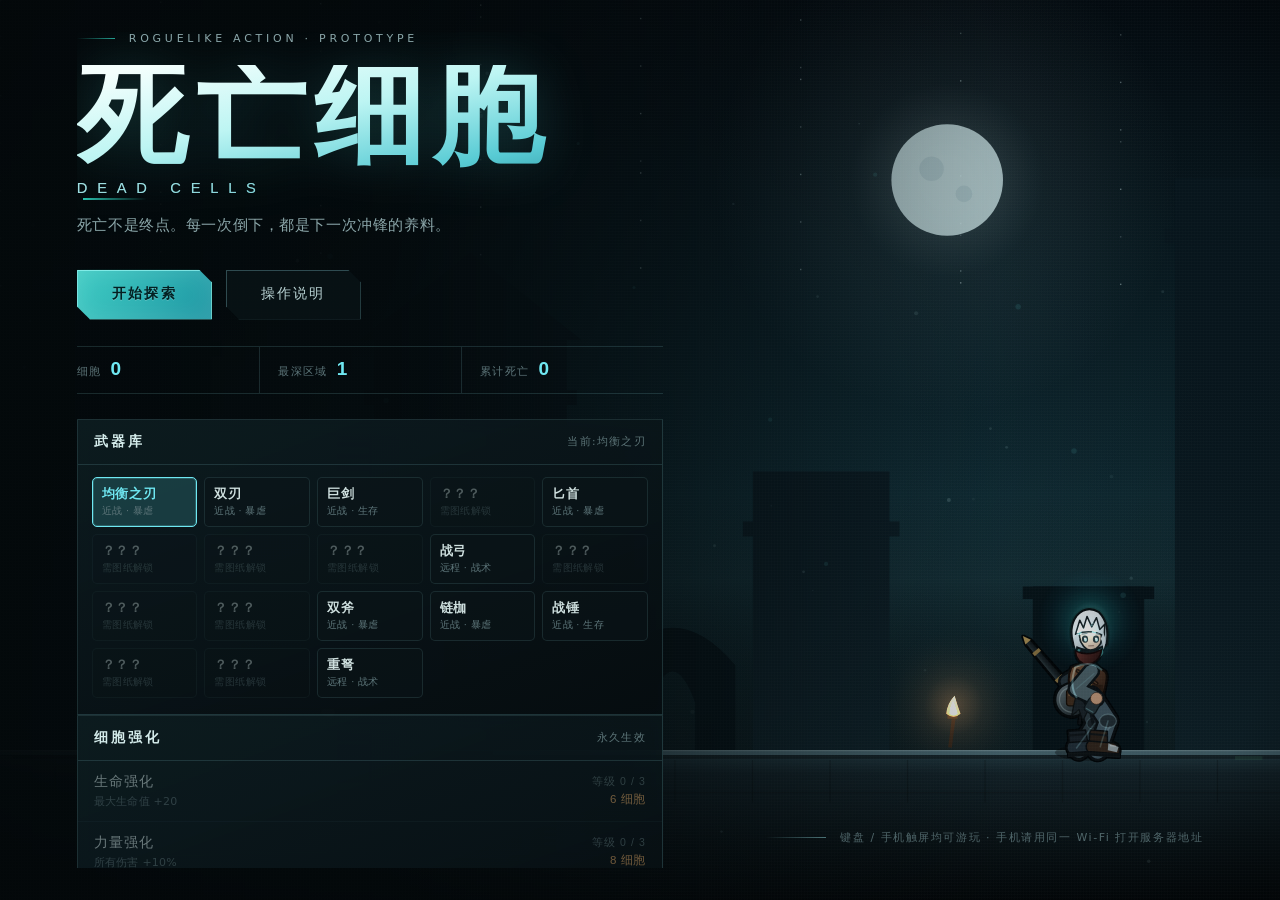
==== index.html @ e848f5a8 "初始提交：死亡细胞网页版（Canvas 肉鸽动作原型，含手机触屏与清晰度修复）" ====
<!DOCTYPE html>
<html lang="zh-CN">
<head>
<meta charset="UTF-8">
<meta name="viewport" content="width=device-width, initial-scale=1.0">
<title>死亡细胞 · 无间回廊</title>
<meta name="theme-color" content="#060b0e">
<link rel="icon" href="data:image/svg+xml,%3Csvg xmlns='http://www.w3.org/2000/svg' viewBox='0 0 32 32'%3E%3Cpath d='M16 3c4 6 9 8 9 15a9 9 0 1 1-18 0c0-4 2-6 4-9 1 3 2 4 3 4 0-4 1-7 2-10z' fill='%2367e8f9'/%3E%3C/svg%3E">
<link rel="stylesheet" href="css/style.css">
</head>
<body>
<div id="app">
  <canvas id="game"></canvas>
  <!-- 主菜单 -->
  <section class="screen" id="screen-menu">
    <div class="scrim"></div>
    <div class="menu-layout">
      <div class="menu-main">
        <div class="kicker"><span class="kicker-line"></span>ROGUELIKE ACTION · PROTOTYPE</div>
        <h1 class="logo">死亡细胞<span class="logo-en">DEAD CELLS</span></h1>
        <p class="tagline">死亡不是终点。每一次倒下，都是下一次冲锋的养料。</p>

        <div class="menu-buttons">
          <button class="btn primary" id="btn-start">开始探索</button>
          <button class="btn ghost" id="btn-controls">操作说明</button>
        </div>

        <div class="controls-card hidden" id="controls-card">
          <div class="key-row"><span class="keys"><kbd>A</kbd><kbd>D</kbd></span><span>左右移动</span></div>
          <div class="key-row"><span class="keys"><kbd>SPACE</kbd></span><span>跳跃 / 二段跳（空中再按一次）</span></div>
          <div class="key-row"><span class="keys"><kbd>J</kbd></span><span>攻击 · 近战连击 / 远程射击 / 空中下劈</span></div>
          <div class="key-row"><span class="keys"><kbd>K</kbd></span><span>翻滚 · 无敌帧 · 翻滚后攻击必定暴击</span></div>
          <div class="key-row"><span class="keys"><kbd>Q</kbd></span><span>切换主副武器</span></div>
          <div class="key-row"><span class="keys"><kbd>L</kbd></span><span>举盾格挡 · 刚举盾瞬间为完美格挡</span></div>
          <div class="key-row"><span class="keys"><kbd>U</kbd></span><span>技能一（飞刀等）</span></div>
          <div class="key-row"><span class="keys"><kbd>I</kbd></span><span>技能二（手雷等）</span></div>
          <div class="key-row"><span class="keys"><kbd>F</kbd></span><span>治疗药水</span></div>
          <div class="key-row"><span class="keys"><kbd>E</kbd></span><span>拾取装备 / 图纸 · 进入下一区域</span></div>
          <div class="key-row"><span class="keys"><kbd>ESC</kbd></span><span>暂停 / 继续</span></div>
        </div>

        <div class="meta-strip">
          <div class="meta-item"><span>细胞</span><b id="menu-cells">0</b></div>
          <div class="meta-item"><span>最深区域</span><b id="menu-best">1</b></div>
          <div class="meta-item"><span>累计死亡</span><b id="menu-runs">0</b></div>
        </div>

        <div class="panel weapon-panel">
          <div class="panel-head">
            <h2>武器库</h2>
            <span id="weapon-current">选择开局主手</span>
          </div>
          <div class="weapon-list" id="weapon-picker"></div>
        </div>

        <div class="panel shop-panel">
          <div class="panel-head">
            <h2>细胞强化</h2>
            <span>永久生效</span>
          </div>
          <div class="shop-list" id="shop-menu"></div>
        </div>
      </div>
      <div class="menu-hint">
        <span class="hint-line"></span>
        <p>键盘 / 手机触屏均可游玩 · 手机请用同一 Wi-Fi 打开服务器地址</p>
      </div>
    </div>
  </section>

  <!-- 死亡结算 -->
  <section class="screen hidden" id="screen-death">
    <div class="scrim death-scrim"></div>
    <div class="death-inner">
      <div class="kicker center"><span class="kicker-line"></span>RUN TERMINATED<span class="kicker-line"></span></div>
      <h1 class="death-title">你死了</h1>
      <p class="death-quote" id="death-quote">血肉会腐朽，细胞会重生。</p>

      <div class="run-stats">
        <div><span>抵达区域</span><b id="death-stage">1</b></div>
        <div><span>击杀</span><b id="death-kills">0</b></div>
        <div><span>金币</span><b id="death-gold">0</b></div>
        <div><span>收获细胞</span><b id="death-cells">0</b></div>
      </div>

      <div class="panel shop-panel death-shop">
        <div class="panel-head">
          <h2>细胞强化</h2>
          <span>剩余细胞 <b id="death-bank">0</b></span>
        </div>
        <div class="shop-list" id="shop-death"></div>
      </div>

      <div class="menu-buttons center-buttons">
        <button class="btn primary" id="btn-retry">再次挑战</button>
        <button class="btn ghost" id="btn-death-menu">返回营地</button>
      </div>
    </div>
  </section>

  <!-- 暂停 -->
  <section class="screen hidden" id="screen-pause">
    <div class="scrim pause-scrim"></div>
    <div class="pause-inner panel">
      <div class="kicker"><span class="kicker-line"></span>PAUSED</div>
      <h2 class="pause-title">暂停</h2>
      <div class="pause-grid">
        <div class="key-row"><span class="keys"><kbd>A</kbd><kbd>D</kbd></span><span>移动</span></div>
        <div class="key-row"><span class="keys"><kbd>SPACE</kbd></span><span>跳跃</span></div>
        <div class="key-row"><span class="keys"><kbd>J</kbd></span><span>攻击</span></div>
        <div class="key-row"><span class="keys"><kbd>K</kbd></span><span>翻滚</span></div>
        <div class="key-row"><span class="keys"><kbd>Q</kbd></span><span>换武器</span></div>
        <div class="key-row"><span class="keys"><kbd>L</kbd></span><span>举盾</span></div>
        <div class="key-row"><span class="keys"><kbd>U</kbd></span><span>技能一</span></div>
        <div class="key-row"><span class="keys"><kbd>I</kbd></span><span>技能二</span></div>
        <div class="key-row"><span class="keys"><kbd>F</kbd></span><span>药水</span></div>
        <div class="key-row"><span class="keys"><kbd>E</kbd></span><span>拾取 / 传送门</span></div>
      </div>
      <div class="menu-buttons column">
        <button class="btn primary" id="btn-resume">继续征战</button>
        <button class="btn ghost" id="btn-pause-restart">重新开始</button>
        <button class="btn ghost" id="btn-pause-menu">返回营地</button>
      </div>
    </div>
  </section>
  <!-- 竖屏提示：手机请横屏游玩 -->
  <div id="rotate-hint">
    <div class="rotate-phone"></div>
    <p>请旋转手机<b>横屏</b>游玩</p>
    <span>横屏才能看到完整战场与操作按钮</span>
    <button class="btn primary" id="btn-landscape" type="button">一键横屏</button>
  </div>
</div>

<script src="js/utils.js"></script>
<script src="js/audio.js"></script>
<script src="js/data.js"></script>
<script src="js/items.js"></script>
<script src="js/level.js"></script>
<script src="js/entities.js"></script>
<script src="js/pixel.js"></script>
<script src="js/draw_player.js"></script>
<script src="js/draw_enemies.js"></script>
<script src="js/render.js"></script>
<script src="js/hud.js"></script>
<script src="js/game.js"></script>
<script src="js/combat.js"></script>
<script src="js/touch.js"></script>
</body>
</html>
---- css/style.css ----
:root{
  --bg:#060b0e;
  --ink:#e9f5f3;
  --muted:#8ba6a9;
  --dim:#5c7478;
  --cyan:#6fe8f2;
  --teal:#2dd4bf;
  --amber:#f2b46d;
  --blood:#e2545a;
  --panel:rgba(8,17,21,.72);
  --panel-solid:#081116;
  --line:rgba(125,188,196,.18);
  --line-strong:rgba(125,188,196,.34);
}

*{box-sizing:border-box;}

html,body{
  margin:0;
  height:100%;
  background:var(--bg);
  color:var(--ink);
  overflow:hidden;
  font-family:"Noto Sans SC","HarmonyOS Sans SC","Microsoft YaHei",system-ui,-apple-system,sans-serif;
  user-select:none;
  -webkit-font-smoothing:antialiased;
}

#app{
  position:relative;
  width:100%;
  height:100%;
  overflow:hidden;
}

#game{
  position:absolute;
  inset:0;
  width:100%;
  height:100%;
  display:block;
  background:#05090c;
}

.hidden{display:none !important;}

/* ---------- 屏幕层 ---------- */
.screen{
  position:absolute;
  inset:0;
  z-index:20;
  display:flex;
  align-items:center;
  overflow:hidden;
}

.scrim{
  position:absolute;
  inset:0;
  pointer-events:none;
  background:
    linear-gradient(90deg, rgba(3,8,10,.95) 0%, rgba(3,8,10,.88) 30%, rgba(3,8,10,.55) 52%, rgba(3,8,10,.05) 78%, rgba(3,8,10,0) 100%);
}

.death-scrim{
  background:
    radial-gradient(ellipse at 50% 46%, rgba(4,9,11,.55) 0%, rgba(3,7,9,.9) 58%, rgba(2,5,7,.97) 100%);
}

.pause-scrim{
  background:rgba(3,7,9,.78);
  backdrop-filter:blur(7px);
  -webkit-backdrop-filter:blur(7px);
}

.screen::after{
  content:"";
  position:absolute;
  inset:0;
  pointer-events:none;
  background-image:
    linear-gradient(rgba(255,255,255,.018) 1px, transparent 1px),
    linear-gradient(90deg, rgba(255,255,255,.012) 1px, transparent 1px);
  background-size:3px 3px, 3px 3px;
  opacity:.55;
  mix-blend-mode:overlay;
}

/* ---------- 主菜单 ---------- */
#screen-menu{
  align-items:center;
}

.menu-layout{
  position:relative;
  z-index:2;
  width:100%;
  height:100%;
  display:flex;
  align-items:center;
  justify-content:space-between;
  gap:40px;
  padding:clamp(24px,5vh,64px) clamp(24px,6vw,100px);
}

.menu-main{
  width:min(600px,54vw);
  max-height:calc(100vh - 64px);
  overflow-y:auto;
  overscroll-behavior:contain;
  padding-right:14px;
  animation:menuIn .8s cubic-bezier(.2,.7,.2,1) both;
}

.menu-main::-webkit-scrollbar{width:6px;}
.menu-main::-webkit-scrollbar-thumb{background:rgba(120,190,200,.25);border-radius:3px;}
.menu-main::-webkit-scrollbar-track{background:transparent;}

@keyframes menuIn{
  from{opacity:0; transform:translateY(18px);}
  to{opacity:1; transform:none;}
}

.kicker{
  display:flex;
  align-items:center;
  gap:14px;
  font-size:11px;
  letter-spacing:.34em;
  color:var(--muted);
  text-transform:uppercase;
  margin-bottom:20px;
}
.kicker.center{justify-content:center;}
.kicker-line{
  display:block;
  width:38px;
  height:1px;
  background:linear-gradient(90deg, transparent, var(--teal));
  opacity:.75;
}
.kicker.center .kicker-line:last-child{
  background:linear-gradient(90deg, var(--teal), transparent);
}

.logo{
  position:relative;
  margin:0 0 16px;
  font-family:"Noto Serif SC","Source Han Serif SC","Songti SC","STSong",serif;
  font-weight:800;
  font-size:clamp(58px,8.6vw,116px);
  line-height:.92;
  letter-spacing:.08em;
  background:linear-gradient(168deg,#f4fffd 6%,#bdf5f3 38%,#58cbd4 70%,#207d8a 100%);
  -webkit-background-clip:text;
  background-clip:text;
  color:transparent;
  filter:drop-shadow(0 0 26px rgba(80,220,225,.22));
}

.logo::after{
  content:"";
  position:absolute;
  left:6px;
  right:auto;
  bottom:-4px;
  width:64px;
  height:2px;
  background:linear-gradient(90deg, var(--teal), transparent);
  opacity:.9;
}

.logo-en{
  display:block;
  margin-top:16px;
  font-family:"Segoe UI",sans-serif;
  font-size:clamp(11px,1.15vw,15px);
  font-weight:500;
  letter-spacing:.66em;
  color:rgba(160,215,218,.55);
  -webkit-text-fill-color:rgba(160,215,218,.55);
}

.tagline{
  margin:0 0 30px;
  max-width:430px;
  font-size:14.5px;
  line-height:1.9;
  color:var(--muted);
  letter-spacing:.04em;
}

.menu-buttons{
  display:flex;
  gap:14px;
  flex-wrap:wrap;
  margin-bottom:26px;
}
.menu-buttons.column{
  flex-direction:column;
  align-items:stretch;
  margin-bottom:0;
}
.center-buttons{justify-content:center;}

.btn{
  position:relative;
  border:1px solid var(--line-strong);
  background:rgba(10,22,26,.6);
  color:var(--ink);
  font-family:inherit;
  font-size:14px;
  letter-spacing:.16em;
  padding:15px 34px;
  cursor:pointer;
  clip-path:polygon(0 0, calc(100% - 13px) 0, 100% 13px, 100% 100%, 13px 100%, 0 calc(100% - 13px));
  transition:transform .18s ease, background .18s ease, border-color .18s ease, color .18s ease, box-shadow .18s ease;
}
.btn:hover{
  transform:translateY(-1px);
  border-color:rgba(140,235,238,.7);
  box-shadow:0 8px 30px rgba(28,180,190,.14);
}
.btn:active{transform:translateY(1px);}
.btn.primary{
  background:linear-gradient(120deg, rgba(66,214,205,.95), rgba(34,166,180,.9));
  border-color:rgba(160,255,250,.7);
  color:#032022;
  font-weight:700;
  text-shadow:0 1px 0 rgba(255,255,255,.2);
  box-shadow:0 0 22px rgba(45,212,191,.24), inset 0 0 24px rgba(255,255,255,.12);
}
.btn.primary:hover{
  background:linear-gradient(120deg, rgba(103,232,243,1), rgba(50,196,205,.95));
  box-shadow:0 0 34px rgba(79,230,235,.4), inset 0 0 24px rgba(255,255,255,.2);
}
.btn.ghost{color:#b9d3d4;}
.btn.ghost:hover{color:#fff;background:rgba(16,34,38,.85);}
.btn:disabled{
  opacity:.42;
  cursor:not-allowed;
  transform:none;
  box-shadow:none;
}

/* 操作说明 */
.controls-card{
  border:1px solid var(--line);
  background:rgba(6,14,17,.66);
  padding:16px 18px;
  margin-bottom:26px;
  display:grid;
  grid-template-columns:1fr 1fr;
  gap:9px 20px;
  animation:fadeIn .25s ease both;
}
.key-row{
  display:flex;
  align-items:center;
  gap:10px;
  font-size:12.5px;
  color:var(--muted);
  letter-spacing:.03em;
}
.key-row .keys{display:flex;gap:4px;flex-shrink:0;}
kbd{
  display:inline-flex;
  align-items:center;
  justify-content:center;
  min-width:26px;
  height:23px;
  padding:0 6px;
  border:1px solid rgba(131,196,203,.32);
  border-bottom-color:rgba(131,196,203,.5);
  border-radius:3px;
  background:rgba(16,34,38,.9);
  color:#c7e4e4;
  font-family:"Segoe UI",sans-serif;
  font-size:10.5px;
  letter-spacing:.06em;
  box-shadow:0 2px 0 rgba(0,0,0,.35);
}

@keyframes fadeIn{from{opacity:0;}to{opacity:1;}}

/* 数据条 */
.meta-strip{
  display:flex;
  gap:0;
  margin-bottom:26px;
  border-top:1px solid var(--line);
  border-bottom:1px solid var(--line);
}
.meta-item{
  flex:1;
  padding:12px 0;
  display:flex;
  align-items:baseline;
  gap:9px;
}
.meta-item + .meta-item{
  border-left:1px solid var(--line);
  padding-left:18px;
}
.meta-item span{font-size:11px;color:var(--dim);letter-spacing:.12em;}
.meta-item b{
  font-family:"Segoe UI",sans-serif;
  font-size:19px;
  color:var(--cyan);
  font-weight:600;
}

/* ---------- 面板 ---------- */
.panel{
  border:1px solid var(--line);
  background:
    linear-gradient(160deg, rgba(20,40,45,.5), rgba(5,12,15,.7)),
    var(--panel);
  backdrop-filter:blur(8px);
  -webkit-backdrop-filter:blur(8px);
}
.panel-head{
  display:flex;
  align-items:center;
  justify-content:space-between;
  padding:13px 16px;
  border-bottom:1px solid var(--line);
}
.panel-head h2{
  margin:0;
  font-family:"Noto Serif SC","Songti SC",serif;
  font-size:14px;
  font-weight:600;
  letter-spacing:.22em;
  color:#d4eceb;
}
.panel-head span{font-size:10.5px;color:var(--dim);letter-spacing:.12em;}

.shop-panel{margin-bottom:22px;}
.shop-list{display:flex;flex-direction:column;}

.upgrade{
  display:flex;
  align-items:center;
  justify-content:space-between;
  gap:16px;
  width:100%;
  padding:12px 16px;
  text-align:left;
  background:transparent;
  border:0;
  border-bottom:1px solid rgba(125,188,196,.09);
  color:inherit;
  font-family:inherit;
  cursor:pointer;
  transition:background .16s ease;
}
.upgrade:last-child{border-bottom:0;}
.upgrade:hover:not(:disabled){background:rgba(68,190,195,.08);}
.upgrade:disabled{cursor:not-allowed;opacity:.45;}
.upgrade.maxed{opacity:.8;}
.up-main{display:flex;flex-direction:column;gap:3px;}
.up-name{font-size:13.5px;color:#d9edec;letter-spacing:.08em;}
.up-desc{font-size:11px;color:var(--dim);letter-spacing:.02em;}
.up-meta{display:flex;flex-direction:column;align-items:flex-end;gap:3px;flex-shrink:0;}
.up-lv{font-size:10.5px;color:var(--dim);letter-spacing:.1em;font-family:"Segoe UI",sans-serif;}
.up-cost{
  font-size:11.5px;
  color:var(--amber);
  letter-spacing:.05em;
  font-family:"Segoe UI",sans-serif;
}
.upgrade.maxed .up-cost{color:var(--teal);}
.upgrade:hover:not(:disabled) .up-name{color:var(--cyan);}

/* ---------- 武器库 ---------- */
.weapon-panel{margin-top:14px;}
.weapon-list{
  display:grid;
  grid-template-columns:repeat(auto-fill,minmax(102px,1fr));
  gap:7px;
  padding:12px 14px 16px;
}
.weapon-chip{
  display:flex;
  flex-direction:column;
  gap:2px;
  padding:8px 9px;
  background:rgba(10,20,24,.5);
  border:1px solid rgba(125,188,196,.14);
  border-radius:5px;
  color:#cfe0df;
  font-family:inherit;
  text-align:left;
  cursor:pointer;
  transition:border-color .16s ease, background .16s ease, transform .12s ease;
}
.weapon-chip b{font-size:12.5px;font-weight:600;letter-spacing:.05em;}
.weapon-chip span{font-size:9.5px;color:var(--dim);letter-spacing:.04em;}
.weapon-chip:hover:not(:disabled){
  border-color:rgba(111,232,234,.5);
  background:rgba(30,72,78,.42);
  transform:translateY(-1px);
}
.weapon-chip.active{
  border-color:var(--cyan);
  background:rgba(38,96,102,.5);
  box-shadow:0 0 0 1px rgba(111,232,234,.22) inset;
}
.weapon-chip.active b{color:var(--cyan);}
.weapon-chip.locked{opacity:.35;cursor:not-allowed;}

/* ---------- 手机触屏操作 ---------- */
body.is-touch #game{touch-action:none;}
body.is-touch{overscroll-behavior:none;}
.touch-ui{
  position:fixed;
  inset:0;
  z-index:60;
  pointer-events:none;
  user-select:none;
  display:none;
}
body.is-touch.playing .touch-ui{display:block;}
.touch-stick{
  position:absolute;
  left:max(18px, env(safe-area-inset-left));
  bottom:calc(24px + env(safe-area-inset-bottom));
  width:124px;
  height:124px;
  border-radius:50%;
  border:1px solid rgba(111,232,234,.28);
  background:radial-gradient(circle at 50% 50%, rgba(18,44,50,.55), rgba(6,14,18,.28));
  pointer-events:auto;
  display:flex;
  align-items:center;
  justify-content:center;
  backdrop-filter:blur(2px);
}
.touch-knob{
  width:52px;
  height:52px;
  border-radius:50%;
  background:radial-gradient(circle at 40% 36%, rgba(160,245,245,.85), rgba(46,132,142,.75));
  box-shadow:0 0 12px rgba(111,232,234,.45), inset 0 0 8px rgba(0,0,0,.35);
  transition:transform .04s linear;
}
.touch-pad{
  position:absolute;
  right:max(14px, env(safe-area-inset-right));
  bottom:calc(20px + env(safe-area-inset-bottom));
  width:196px;
  height:196px;
  pointer-events:none;
}
.touch-btn{
  position:absolute;
  width:58px;
  height:58px;
  border-radius:50%;
  border:1px solid rgba(120,220,225,.35);
  background:radial-gradient(circle at 40% 34%, rgba(30,66,72,.85), rgba(8,18,22,.78));
  color:#d8f2f0;
  font-family:inherit;
  font-size:12px;
  letter-spacing:.06em;
  pointer-events:auto;
  box-shadow:0 2px 10px rgba(0,0,0,.35);
}
.touch-btn:active{background:rgba(56,132,140,.85);transform:scale(.94);}
.touch-btn.attack{right:0;bottom:64px;width:66px;height:66px;border-color:rgba(255,150,120,.5);}
.touch-btn.jump{right:70px;bottom:6px;border-color:rgba(150,235,245,.55);}
.touch-btn.roll{right:8px;bottom:0;}
.touch-btn.skill1{right:70px;bottom:74px;width:50px;height:50px;font-size:11px;}
.touch-btn.skill2{right:8px;bottom:132px;width:50px;height:50px;font-size:11px;}
.touch-btn.block{right:132px;bottom:96px;width:50px;height:50px;font-size:11px;}
.touch-btn.pick{right:132px;bottom:26px;width:46px;height:46px;font-size:10.5px;}

/* 触屏设备上把画布内容上移一点，避免手指挡住角色 */
body.is-touch .menu-layout{padding-bottom:150px;}
@media (max-width:820px){
  .menu-layout{grid-template-columns:1fr;}
  .menu-hint{display:none;}
  .logo{font-size:clamp(34px,11vw,52px);}
  .weapon-list{grid-template-columns:repeat(auto-fill,minmax(88px,1fr));}
}

/* ---------- 竖屏提示：手机请横屏 ---------- */
#rotate-hint{display:none;}
body.is-touch #rotate-hint{
  position:fixed;
  inset:0;
  z-index:120;
  display:flex;
  flex-direction:column;
  align-items:center;
  justify-content:center;
  gap:16px;
  background:radial-gradient(circle at 50% 42%, #0b1a20 0%, #04090c 72%);
  color:#d8f2f0;
  text-align:center;
  font-family:"Noto Sans SC","Microsoft YaHei",sans-serif;
}
body.is-touch #rotate-hint p{
  margin:0;
  font-size:17px;
  letter-spacing:.08em;
}
body.is-touch #rotate-hint p b{color:var(--cyan);padding:0 4px;}
body.is-touch #rotate-hint span{
  font-size:11.5px;
  color:rgba(150,185,190,.7);
  letter-spacing:.06em;
}
.rotate-phone{
  width:58px;
  height:98px;
  border:3px solid rgba(111,232,234,.85);
  border-radius:11px;
  box-shadow:0 0 16px rgba(111,232,234,.35), inset 0 0 10px rgba(111,232,234,.15);
  position:relative;
  animation:rotateHint 2.6s cubic-bezier(.4,0,.2,1) infinite;
}
.rotate-phone::after{
  content:"";
  position:absolute;
  left:50%;
  bottom:6px;
  width:16px;
  height:3px;
  margin-left:-8px;
  border-radius:2px;
  background:rgba(111,232,234,.7);
}
@keyframes rotateHint{
  0%,26%{transform:rotate(0deg);}
  62%,100%{transform:rotate(-90deg);}
}
body.is-touch #rotate-hint .btn{
  margin-top:6px;
  padding:11px 26px;
  font-size:13px;
}
/* 只有竖屏且触屏才显示提示；横屏自动隐藏 */
@media (orientation: landscape){
  body.is-touch #rotate-hint{display:none;}
}

/* 横屏矮屏：操作层整体缩小，避免挡视野 */
@media (orientation: landscape) and (max-height: 540px){
  .touch-pad{transform:scale(.84);transform-origin:bottom right;}
  .touch-stick{
    width:104px;
    height:104px;
    transform:scale(.9);
    transform-origin:bottom left;
  }
  .touch-knob{width:44px;height:44px;}
  body.is-touch .menu-layout{padding:14px 26px;}
  body.is-touch .menu-main{max-height:calc(100vh - 24px);}
  .logo{font-size:clamp(28px,7vh,44px);}
  .tagline{font-size:11.5px;}
  .controls-card{display:none;}
}

.menu-hint{
  position:relative;
  z-index:2;
  align-self:flex-end;
  display:flex;
  align-items:center;
  gap:14px;
  padding-bottom:10px;
  color:rgba(150,185,190,.5);
  font-size:11px;
  letter-spacing:.14em;
}
.hint-line{
  width:60px;
  height:1px;
  background:linear-gradient(90deg, transparent, rgba(140,210,215,.5));
}
.menu-hint p{margin:0;}

/* ---------- 死亡 ---------- */
#screen-death{
  justify-content:center;
  overflow-y:auto;
  padding:32px 20px;
}
.death-inner{
  position:relative;
  z-index:2;
  width:min(700px,94vw);
  margin:auto;
  text-align:center;
  animation:deathIn .7s cubic-bezier(.2,.7,.2,1) both;
}
@keyframes deathIn{
  from{opacity:0; transform:translateY(22px) scale(.985);}
  to{opacity:1; transform:none;}
}
.death-title{
  margin:6px 0 8px;
  font-family:"Noto Serif SC","Songti SC",serif;
  font-size:clamp(48px,7vw,84px);
  letter-spacing:.14em;
  font-weight:800;
  background:linear-gradient(180deg,#ffe3e0 0%,#e2545a 55%,#7e1e27 100%);
  -webkit-background-clip:text;
  background-clip:text;
  color:transparent;
  filter:drop-shadow(0 0 32px rgba(226,84,90,.22));
}
.death-quote{
  margin:0 0 24px;
  font-size:12.5px;
  color:var(--dim);
  letter-spacing:.22em;
}
.run-stats{
  display:grid;
  grid-template-columns:repeat(4,1fr);
  border-top:1px solid var(--line);
  border-bottom:1px solid var(--line);
  margin-bottom:24px;
}
.run-stats > div{
  padding:14px 6px;
  display:flex;
  flex-direction:column;
  gap:6px;
}
.run-stats > div + div{border-left:1px solid var(--line);}
.run-stats span{font-size:10.5px;color:var(--dim);letter-spacing:.14em;}
.run-stats b{
  font-family:"Segoe UI","Noto Sans SC",sans-serif;
  font-size:22px;
  color:#e6f4f3;
  font-weight:600;
}
.death-shop{text-align:left;margin-bottom:22px;}

/* ---------- 暂停 ---------- */
#screen-pause{justify-content:center;}
.pause-inner{
  position:relative;
  z-index:2;
  width:min(560px,92vw);
  padding:clamp(24px,4vw,38px);
  animation:fadeIn .25s ease both;
}
.pause-title{
  margin:0 0 22px;
  font-family:"Noto Serif SC","Songti SC",serif;
  font-size:34px;
  letter-spacing:.2em;
  font-weight:700;
  color:#dff4f2;
}
.pause-grid{
  display:grid;
  grid-template-columns:1fr 1fr;
  gap:10px 18px;
  padding:18px 0 24px;
  margin-bottom:22px;
  border-top:1px solid var(--line);
  border-bottom:1px solid var(--line);
}
.pause-grid .key-row{font-size:12px;}

/* ---------- 响应式 ---------- */
@media (max-width:900px){
  .menu-main{width:88vw;}
  .scrim{
    background:linear-gradient(180deg, rgba(3,8,10,.82) 0%, rgba(3,8,10,.9) 60%, rgba(3,8,10,.96) 100%);
  }
  .menu-hint{display:none;}
  .menu-layout{padding:28px 22px;}
  .logo{font-size:clamp(54px,14vw,88px);}
}
@media (max-width:640px){
  .run-stats{grid-template-columns:repeat(2,1fr);}
  .run-stats > div:nth-child(3){border-left:0;border-top:1px solid var(--line);}
  .run-stats > div:nth-child(4){border-top:1px solid var(--line);}
  .controls-card,.pause-grid{grid-template-columns:1fr;}
  .menu-buttons .btn{flex:1;padding:14px 18px;}
  .menu-main{width:92vw;max-height:calc(100vh - 40px);}
}
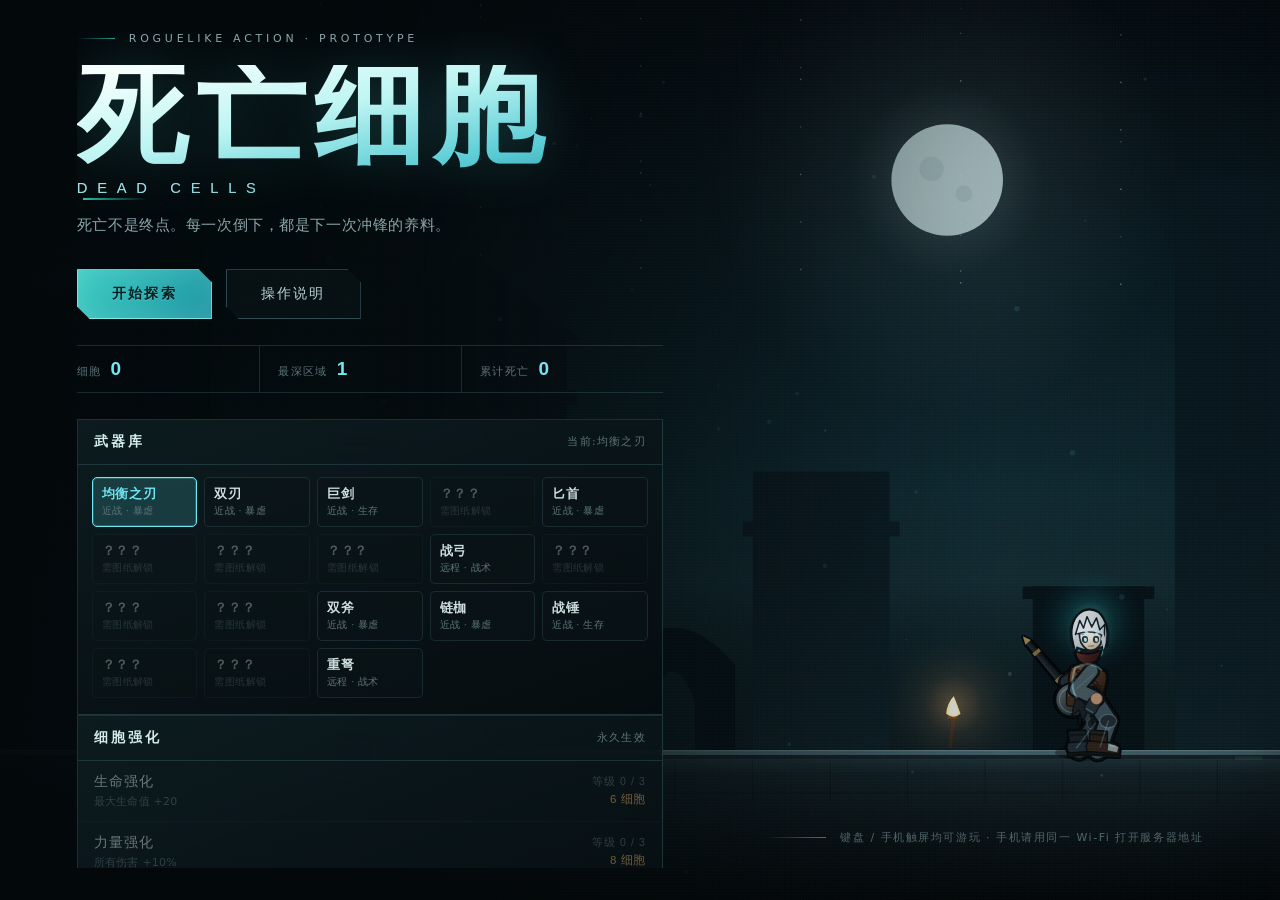
==== commit b5cfcd3a: "手机端自适应：视口宽高自适应缩放、触屏按钮随屏幕缩放、装备槽居中避让摇杆；补充二段跳提示" ====
--- a/index.html
+++ b/index.html
@@ -2,7 +2,7 @@
 <html lang="zh-CN">
 <head>
 <meta charset="UTF-8">
-<meta name="viewport" content="width=device-width, initial-scale=1.0">
+<meta name="viewport" content="width=device-width, initial-scale=1.0, maximum-scale=1.0, user-scalable=no, viewport-fit=cover">
 <title>死亡细胞 · 无间回廊</title>
 <meta name="theme-color" content="#060b0e">
 <link rel="icon" href="data:image/svg+xml,%3Csvg xmlns='http://www.w3.org/2000/svg' viewBox='0 0 32 32'%3E%3Cpath d='M16 3c4 6 9 8 9 15a9 9 0 1 1-18 0c0-4 2-6 4-9 1 3 2 4 3 4 0-4 1-7 2-10z' fill='%2367e8f9'/%3E%3C/svg%3E">
--- a/css/style.css
+++ b/css/style.css
@@ -436,6 +436,8 @@
   align-items:center;
   justify-content:center;
   backdrop-filter:blur(2px);
+  transform:scale(var(--ui-scale,1));
+  transform-origin:bottom left;
 }
 .touch-knob{
   width:52px;
@@ -452,6 +454,8 @@
   width:196px;
   height:196px;
   pointer-events:none;
+  transform:scale(var(--ui-scale,1));
+  transform-origin:bottom right;
 }
 .touch-btn{
   position:absolute;
@@ -546,14 +550,11 @@
   body.is-touch #rotate-hint{display:none;}
 }
 
-/* 横屏矮屏：操作层整体缩小，避免挡视野 */
+/* 横屏矮屏：菜单压缩，操作层尺寸由 --ui-scale 自适应控制 */
 @media (orientation: landscape) and (max-height: 540px){
-  .touch-pad{transform:scale(.84);transform-origin:bottom right;}
   .touch-stick{
     width:104px;
     height:104px;
-    transform:scale(.9);
-    transform-origin:bottom left;
   }
   .touch-knob{width:44px;height:44px;}
   body.is-touch .menu-layout{padding:14px 26px;}
